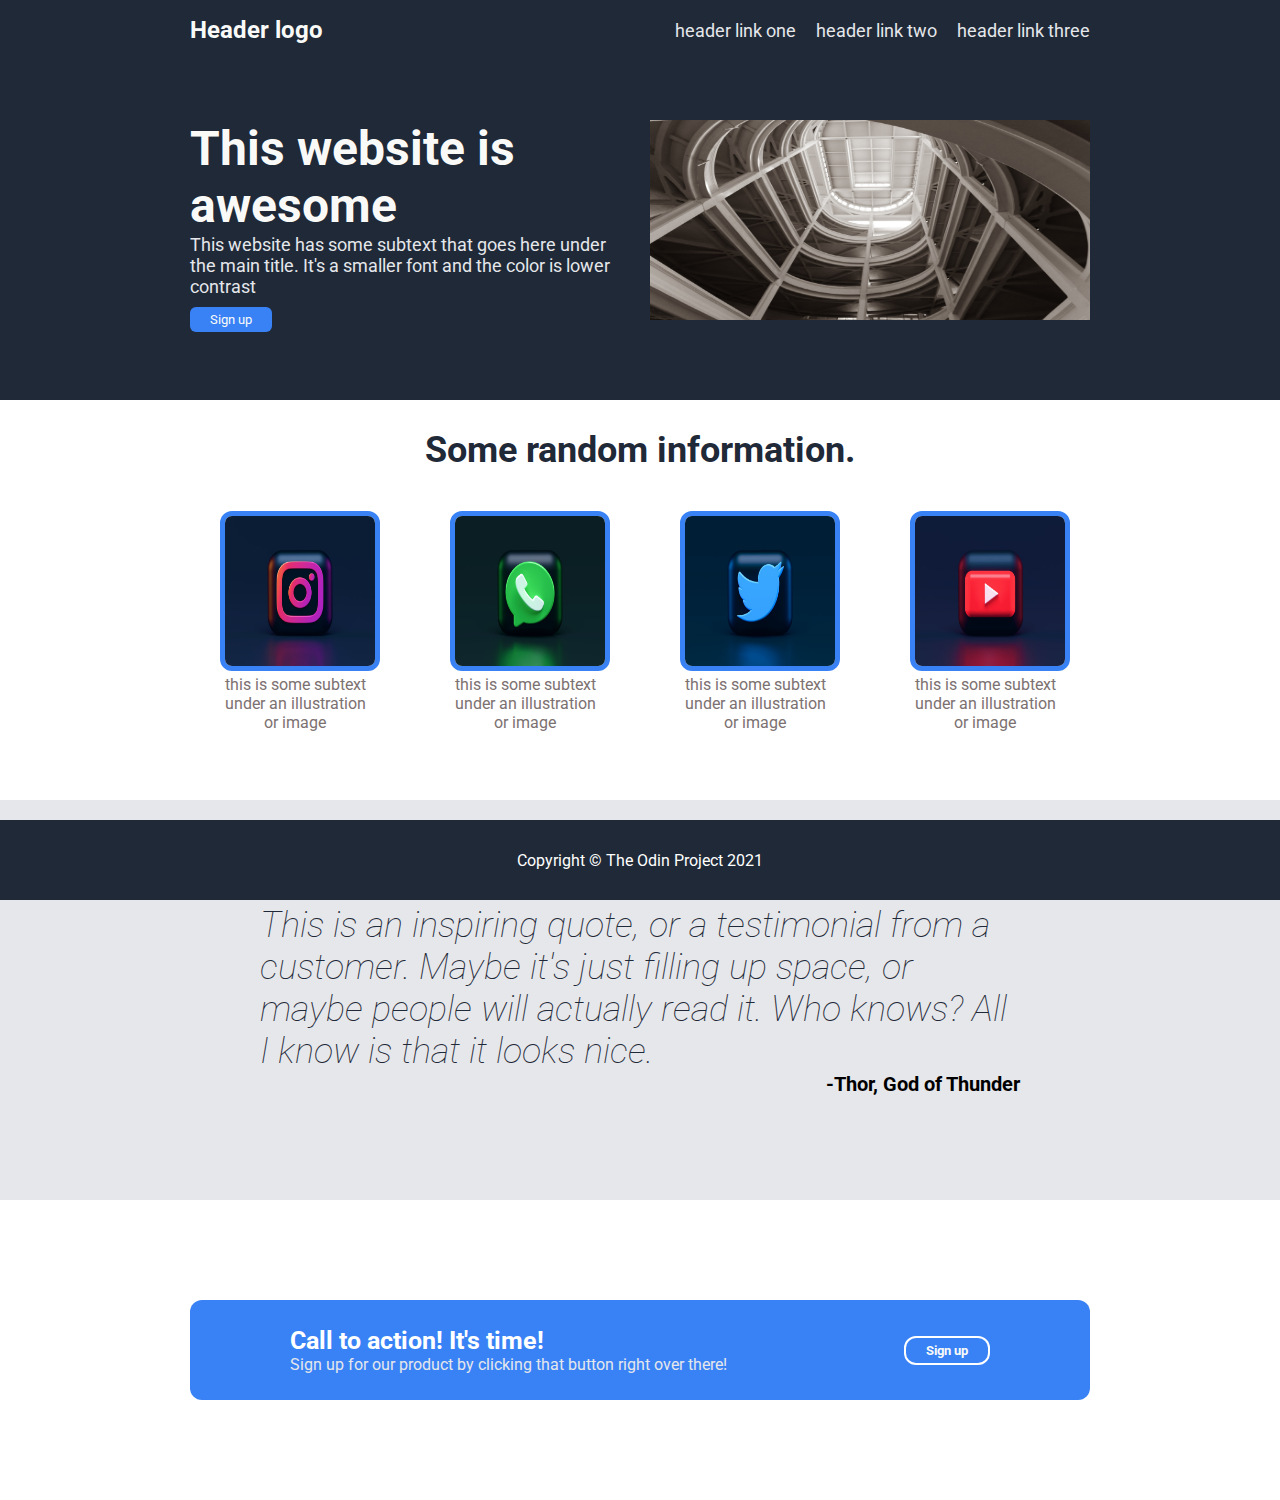
==== index.html @ 518990c7 "Finish the footer, the whole page" ====
<!DOCTYPE html>
<html lang="en">
<head>
    <meta charset="UTF-8">
    <meta http-equiv="X-UA-Compatible" content="IE=edge">
    <meta name="viewport" content="width=device-width, initial-scale=1.0">
    <title>My page</title>
    <link rel="stylesheet" href="style.css">
</head>

<body>
    <div class="header">
        <div class="top">
            <h1 class="logo">Header logo</h1>
            <ul class="links">
                <li><a href="#">header link one</a></li>
                <li><a href="#">header link two</a></li>
                <li><a href="#">header link three</a></li>
            </ul>
        </div>

        <div class="bottom">
            <div class="text-hero">
                <div class="main">This website is awesome</div>
                <div class="secondary">This website has some subtext that goes here under the main title. It's a smaller font and the color is lower contrast</div>
                <button class="button">Sign up</button>
            </div>
            <img src="./images/rui-alves-bAiFiNhIm6o-unsplash.jpg" alt="university's hall">
        </div>
    </div>
    
    <div class="info">
        <div class="title">Some random information.</div>
        <div class="illustrations">
            <div class="icon">
                <img src="./images/alexander-shatov-71Qk8ODIBko-unsplash.jpg" alt="">
                <p>this is some subtext under an illustration or image</p>
            </div>
            <div class="icon">
                <img src="./images/alexander-shatov-_qsuER9xYOY-unsplash.jpg" alt="">
                <p>this is some subtext under an illustration or image</p>

            </div>
            <div class="icon">
                <img src="./images/alexander-shatov-k1xf2D7jWUs-unsplash.jpg" alt="">
                <p>this is some subtext under an illustration or image</p>

            </div>
            <div class="icon">
                <img src="./images/alexander-shatov-niUkImZcSP8-unsplash.jpg" alt="">
                <p>this is some subtext under an illustration or image</p>

            </div>
        </div>
    </div>

    <div class="quote">
        <div class="the-quote">
        This is an inspiring quote, or a testimonial from a customer. Maybe it's just filling up space, or maybe people will actually read it. Who knows? All I know is that it looks nice.</div>
        <div class="thor">-Thor, God of Thunder</div>
    </div>

    <div class="action">
        <div class="container">
            <div class="text">
                <div class="bold">Call to action! It's time!</div>
                <div class="second">Sign up for our product by clicking that button right over there!</div>
            </div>
            <button class="button">Sign up</button>
        </div>
    </div>

    <div class="footer">
        <div>Copyright &copy; The Odin Project 2021</div>
    </div>

</body>
</html>
---- style.css ----
@import url('https://fonts.googleapis.com/css2?family=Roboto&display=swap');

* {
    font-family: 'Roboto', sans-serif;
}

body {
    min-height: 100vh;
    margin: 0px;
    display: flex;
    flex-direction: column;
}  

.header {
    background-color: #1F2937;
    height: 400px;
    padding: 0 150px;
}

img {
    max-height: 200px;
    width: auto;
    flex: 1;
}

.header .top {
    display: flex;
    justify-content: space-between;
    align-items: center;
    margin: 0px 40px;
}

.logo {
    color: #F9FAF8;
    font-size: 24px;
}

.links {
    display: flex;
    gap: 20px;
}

ul {
    list-style-type: none;
    margin: 0px;
    padding: 0px;
}

a {
    color: #E5E7EB;
    font-size: 18px;
    text-decoration: none;
}

a:hover {
    color: red;
}

.text-hero .main {
    font-size: 48px;
    font-weight:bold;
    color: #F9FAF8;
}

.text-hero .secondary {
    font-size: 18px;
    color: #E5E7EB;
}

.header .bottom {
    display:flex;
    gap: 20px;
    margin: 60px 40px;
}

.button {
    background-color: #3882F6;
    color: #F9FAF8;
    border-radius: 6px;
    border: none;
    padding: 5px 20px;
    margin-top: 10px;
}

.text-hero {
    flex: 1;
}

/* starting the second part */

.info {
    flex-direction: column;
    display: flex;
    height: 400px;
    align-items: center;
    justify-content: center;
}

.illustrations {
    display: flex;
}

.info .title {
    font-size: 36px;
    font-weight: bold;
    color: #1F2937;
    margin-top: 30px;
}

.icon img {
    height: 150px;
    width: 150px;
    border-radius: 12px;
    border:#3882F6 solid 5px;
}

.icon p {
    text-align: center;
    margin: 0px;
    color:#7c7171;
}

.icon {
    margin: 40px;
    width:150px;
    min-height:250px;
}

/* starting the third part */

.quote {
    height: 400px;
    background-color: #E5E7EB;
    display: flex;
    flex-direction: column;
    justify-content: center;
    padding: 0px 260px;
}

.quote .the-quote {
    font-size: 36px;
    font-style: italic;
    font-weight: lighter;
    color: #1F2937;
}

.quote .thor {
    font-weight: bold;
    font-size: 20px;
    align-self: flex-end;
}

/* start the forth part */

.action {
    height: 300px;
    display: flex;
    align-items: center;
    justify-content: center;
}

.action .container {
    display: flex;
    height: 80px;
    width: 700px;
    padding: 10px 100px;
    background-color: #3882F6;
    color: white;
    border-radius: 12px;
    justify-content: space-between;
    align-items: center;
}

.container .button {
    border-radius: 12px;
    border: white solid 2px;
    margin: 0px;
    font-weight: bold;
}

.text .bold {
    font-weight: bold;
    font-size: 25px;
}

.text .second {
    color: #E5E7EB
}

/* the footer, final part */

.footer {
    background-color: #1F2937;
    height: 80px;
    color: white;
    display: flex;
    align-items: center;
    justify-content: center;
    position: fixed;
    bottom: 0;
    left: 0;
    right: 0;
}

/* give credit to the authors of photos */
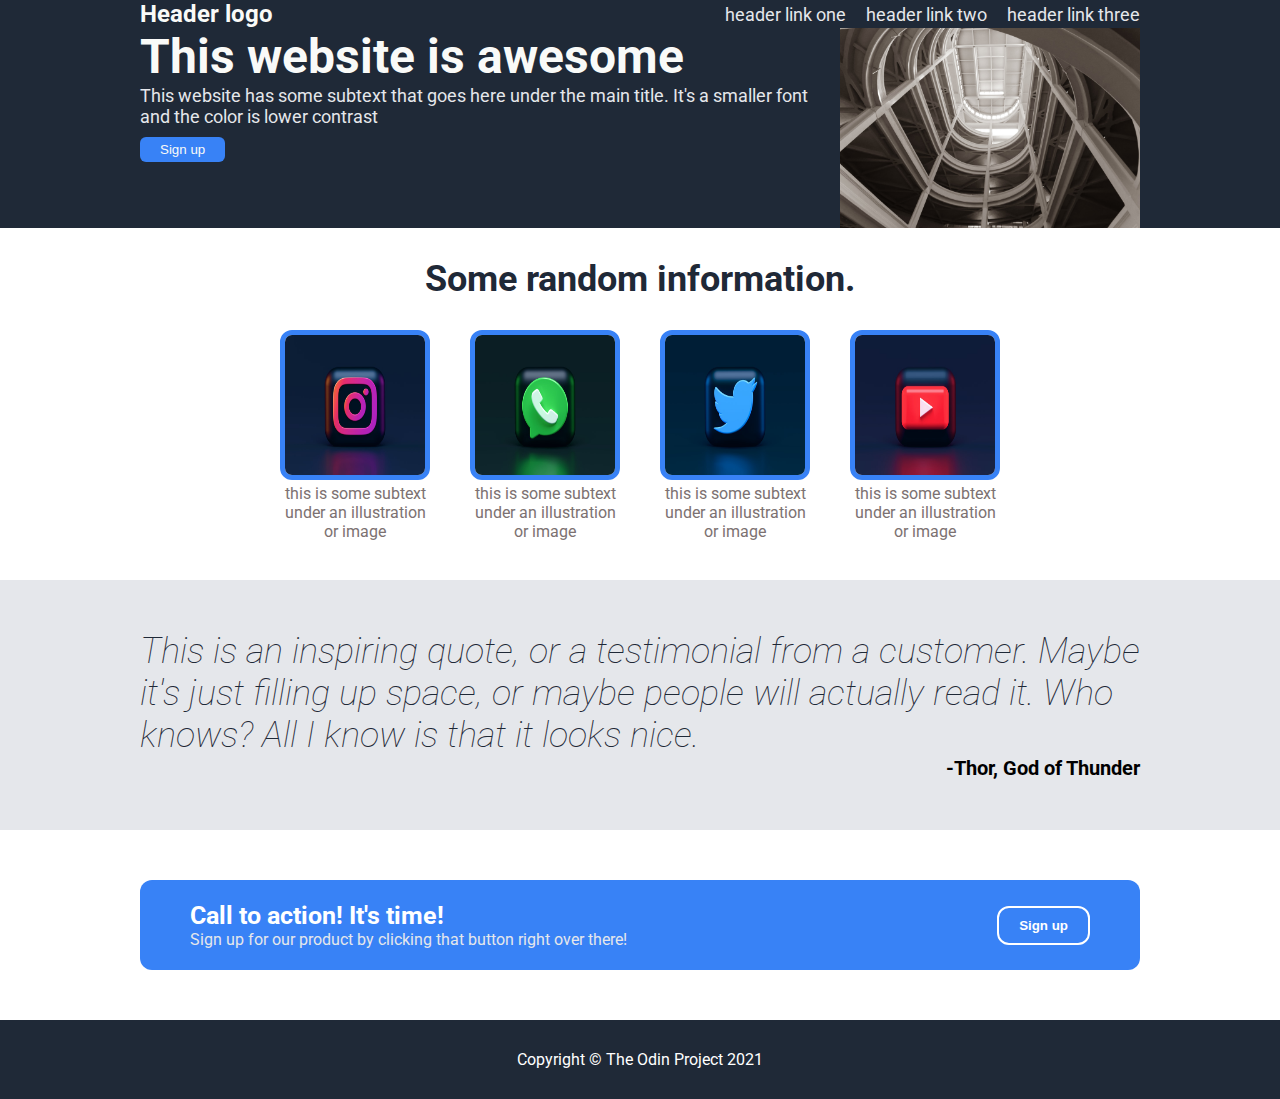
==== commit c24cd3b6: "Change html structure, approach css layout anew" ====
--- a/index.html
+++ b/index.html
@@ -9,8 +9,8 @@
 </head>
 
 <body>
-    <div class="header">
-        <div class="top">
+    <nav class="navbar">
+        <div class="container">
             <h1 class="logo">Header logo</h1>
             <ul class="links">
                 <li><a href="#">header link one</a></li>
@@ -18,61 +18,72 @@
                 <li><a href="#">header link three</a></li>
             </ul>
         </div>
+    </nav>
 
-        <div class="bottom">
-            <div class="text-hero">
+    <header class="header">
+        <div class="container">
+            <div class="text">
                 <div class="main">This website is awesome</div>
                 <div class="secondary">This website has some subtext that goes here under the main title. It's a smaller font and the color is lower contrast</div>
                 <button class="button">Sign up</button>
-            </div>
-            <img src="./images/rui-alves-bAiFiNhIm6o-unsplash.jpg" alt="university's hall">
-        </div>
-    </div>
-    
-    <div class="info">
-        <div class="title">Some random information.</div>
-        <div class="illustrations">
-            <div class="icon">
-                <img src="./images/alexander-shatov-71Qk8ODIBko-unsplash.jpg" alt="">
-                <p>this is some subtext under an illustration or image</p>
-            </div>
-            <div class="icon">
-                <img src="./images/alexander-shatov-_qsuER9xYOY-unsplash.jpg" alt="">
-                <p>this is some subtext under an illustration or image</p>
-
-            </div>
-            <div class="icon">
-                <img src="./images/alexander-shatov-k1xf2D7jWUs-unsplash.jpg" alt="">
-                <p>this is some subtext under an illustration or image</p>
-
-            </div>
-            <div class="icon">
-                <img src="./images/alexander-shatov-niUkImZcSP8-unsplash.jpg" alt="">
-                <p>this is some subtext under an illustration or image</p>
-
+                </div>
+                <img src="./images/rui-alves-bAiFiNhIm6o-unsplash.jpg" alt="university's hall">
             </div>
         </div>
-    </div>
+    </header>
 
-    <div class="quote">
-        <div class="the-quote">
-        This is an inspiring quote, or a testimonial from a customer. Maybe it's just filling up space, or maybe people will actually read it. Who knows? All I know is that it looks nice.</div>
-        <div class="thor">-Thor, God of Thunder</div>
-    </div>
+    <section class="boxes">
+        <div class="container">
+            <div class="title">Some random information.</div>
+            <div class="illustrations">
+                <div class="icon">
+                    <img src="./images/alexander-shatov-71Qk8ODIBko-unsplash.jpg" alt="">
+                    <p>this is some subtext under an illustration or image</p>
+                </div>
+                <div class="icon">
+                    <img src="./images/alexander-shatov-_qsuER9xYOY-unsplash.jpg" alt="">
+                    <p>this is some subtext under an illustration or image</p>
+    
+                </div>
+                <div class="icon">
+                    <img src="./images/alexander-shatov-k1xf2D7jWUs-unsplash.jpg" alt="">
+                    <p>this is some subtext under an illustration or image</p>
+    
+                </div>
+                <div class="icon">
+                    <img src="./images/alexander-shatov-niUkImZcSP8-unsplash.jpg" alt="">
+                    <p>this is some subtext under an illustration or image</p>
+    
+                </div>
+            </div>
+        </div>
+    </section>
 
-    <div class="action">
+    
+    <section class="quote">
+        <div class="container">
+            <div class="text">
+                This is an inspiring quote, or a testimonial from a customer. Maybe it's just filling up space, or maybe people will actually read it. Who knows? All I know is that it looks nice.</div>
+            <div class="signature">-Thor, God of Thunder</div>
+        </div>
+    </section>
+
+    
+    <section class="blue-window">
         <div class="container">
             <div class="text">
                 <div class="bold">Call to action! It's time!</div>
-                <div class="second">Sign up for our product by clicking that button right over there!</div>
+                <div class="default">Sign up for our product by clicking that button right over there!</div>
             </div>
             <button class="button">Sign up</button>
         </div>
-    </div>
+    </section>
 
-    <div class="footer">
-        <div>Copyright &copy; The Odin Project 2021</div>
-    </div>
+    <footer class="footer">
+        <div class=container>
+            <div>Copyright &copy; The Odin Project 2021</div>
+        </div>
+    </footer>
 
 </body>
 </html>--- a/style.css
+++ b/style.css
@@ -1,33 +1,33 @@
 @import url('https://fonts.googleapis.com/css2?family=Roboto&display=swap');
 
 * {
+    box-sizing: border-box;
+    margin: 0;
+    padding: 0;
+}
+
+body {
     font-family: 'Roboto', sans-serif;
-}
-
-body {
-    min-height: 100vh;
-    margin: 0px;
-    display: flex;
+    /* display: flex;
     flex-direction: column;
+    min-height: 100vh; */
 }  
 
-.header {
+.navbar,
+.header,
+.footer {
     background-color: #1F2937;
-    height: 400px;
-    padding: 0 150px;
-}
-
-img {
-    max-height: 200px;
-    width: auto;
-    flex: 1;
-}
-
-.header .top {
+}
+
+.container {
+    max-width: 1000px;
+    margin: 0 auto;
+}
+
+.navbar .container {
     display: flex;
     justify-content: space-between;
     align-items: center;
-    margin: 0px 40px;
 }
 
 .logo {
@@ -56,24 +56,24 @@
     color: red;
 }
 
-.text-hero .main {
+/* editing header element*/
+
+.header .container {
+    display: flex;
+}
+
+.header .main {
     font-size: 48px;
     font-weight:bold;
     color: #F9FAF8;
 }
 
-.text-hero .secondary {
+.header .secondary {
     font-size: 18px;
     color: #E5E7EB;
 }
 
-.header .bottom {
-    display:flex;
-    gap: 20px;
-    margin: 60px 40px;
-}
-
-.button {
+.header .button {
     background-color: #3882F6;
     color: #F9FAF8;
     border-radius: 6px;
@@ -82,29 +82,30 @@
     margin-top: 10px;
 }
 
-.text-hero {
-    flex: 1;
-}
-
-/* starting the second part */
-
-.info {
+.header img {
+    max-height: 200px;
+}
+
+/* edition section element */
+
+.boxes {
     flex-direction: column;
     display: flex;
-    height: 400px;
     align-items: center;
     justify-content: center;
 }
 
 .illustrations {
     display: flex;
-}
-
-.info .title {
+    gap: 40px;
+}
+
+.title {
     font-size: 36px;
     font-weight: bold;
     color: #1F2937;
-    margin-top: 30px;
+    margin: 30px 0px;
+    text-align: center;
 }
 
 .icon img {
@@ -121,85 +122,103 @@
 }
 
 .icon {
-    margin: 40px;
     width:150px;
     min-height:250px;
 }
 
-/* starting the third part */
+/* edition quote section */
 
 .quote {
-    height: 400px;
     background-color: #E5E7EB;
     display: flex;
     flex-direction: column;
     justify-content: center;
-    padding: 0px 260px;
-}
-
-.quote .the-quote {
+    padding: 50px 0px;
+}
+
+.quote .text {
     font-size: 36px;
     font-style: italic;
     font-weight: lighter;
     color: #1F2937;
 }
 
-.quote .thor {
+.quote .signature {
     font-weight: bold;
     font-size: 20px;
-    align-self: flex-end;
-}
-
-/* start the forth part */
-
-.action {
-    height: 300px;
-    display: flex;
-    align-items: center;
-    justify-content: center;
-}
-
-.action .container {
-    display: flex;
-    height: 80px;
-    width: 700px;
-    padding: 10px 100px;
+    text-align: end;
+}
+
+/* editing blue-window section */
+
+.blue-window {
+    display: flex;
+    align-items: center;
+    justify-content: center;
+    padding: 50px 0px;
+}
+
+.blue-window .container {
+    display: flex;
+    height: 90px;
+    width: 1000px;
     background-color: #3882F6;
     color: white;
     border-radius: 12px;
     justify-content: space-between;
     align-items: center;
-}
-
-.container .button {
+    padding: 0px 50px;
+}
+
+.blue-window .button {
     border-radius: 12px;
     border: white solid 2px;
     margin: 0px;
     font-weight: bold;
-}
-
-.text .bold {
+    padding: 10px 20px;
+    background: inherit;
+    color: white;
+}
+
+.blue-window .text .bold {
     font-weight: bold;
     font-size: 25px;
 }
 
-.text .second {
+.blue-window .text .default {
     color: #E5E7EB
 }
 
-/* the footer, final part */
+/* editing footer element */
 
 .footer {
-    background-color: #1F2937;
-    height: 80px;
+    padding: 30px 0px;
     color: white;
     display: flex;
     align-items: center;
     justify-content: center;
-    position: fixed;
+    /* position: fixed;
     bottom: 0;
     left: 0;
-    right: 0;
-}
-
-/* give credit to the authors of photos */+    right: 0; */
+}
+
+/* 1. give credit to the authors of photos
+4. edit code - optimize it
+5. make the webpage more personal, with some interesting info
+6. Float right for text while resizing the icons*/
+
+/* @media(max-width: 600px) {
+    .header .bottom {
+        display: block;
+        text-align: center;
+        padding: 20px 10px;
+    }
+
+    .info .illustrations {
+        display: flex;
+        flex-direction: column;
+    
+    }
+
+} */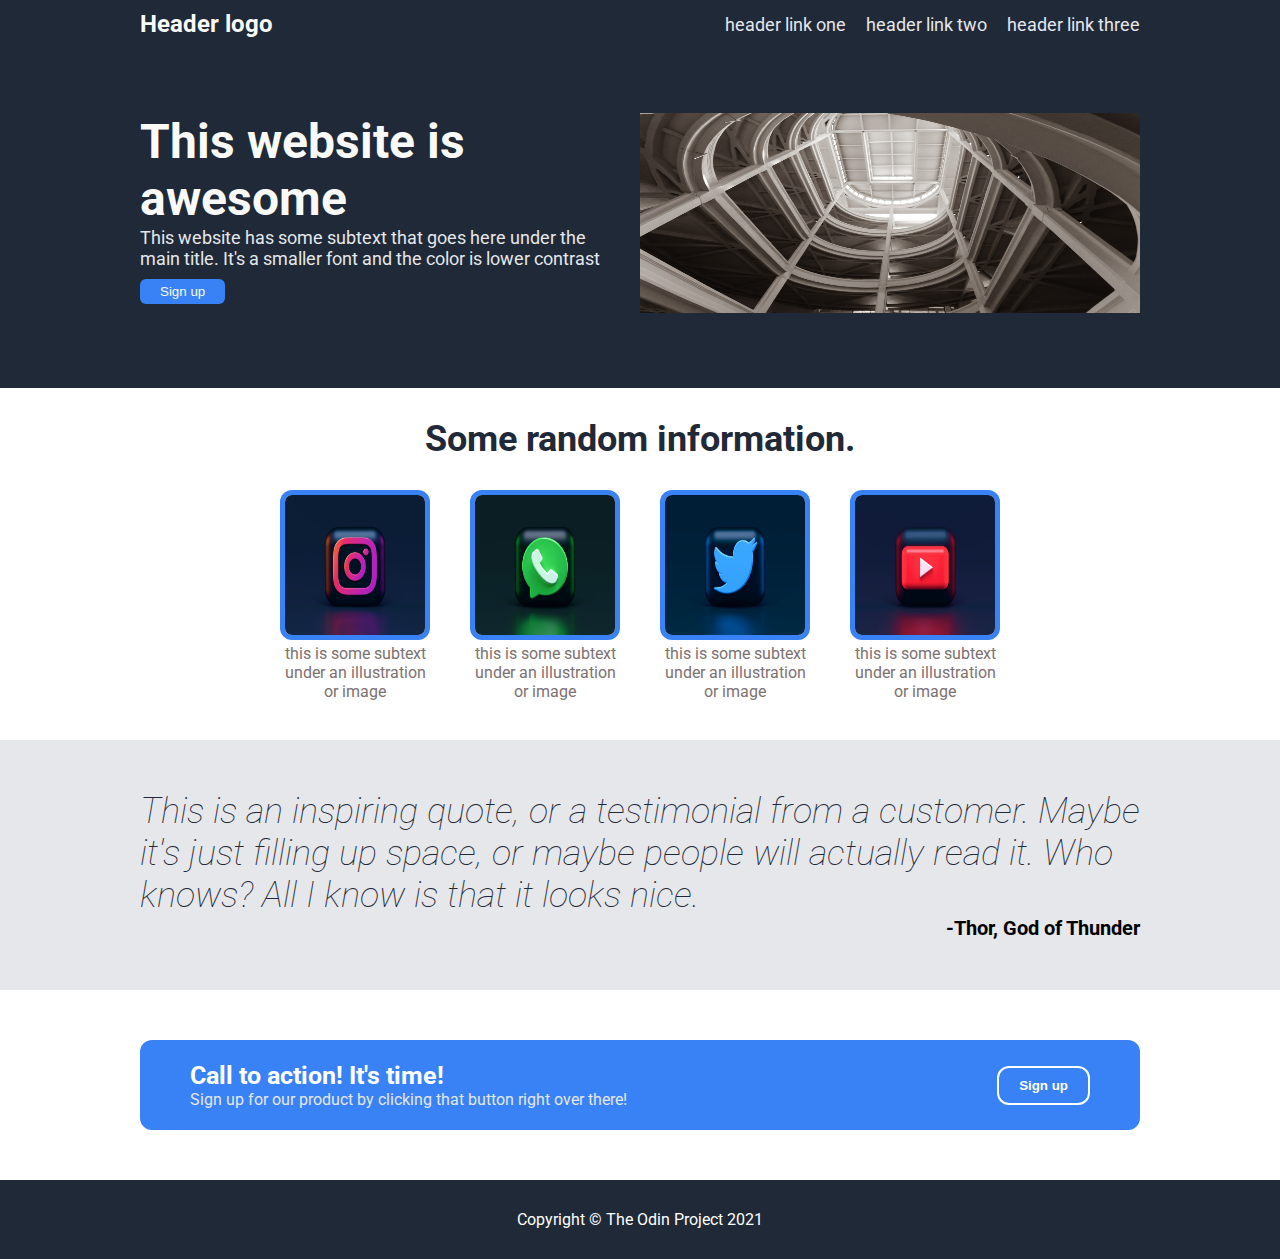
==== commit 13aa78d7: "Make the page more responsive, optimize code a bit" ====
--- a/index.html
+++ b/index.html
@@ -26,9 +26,8 @@
                 <div class="main">This website is awesome</div>
                 <div class="secondary">This website has some subtext that goes here under the main title. It's a smaller font and the color is lower contrast</div>
                 <button class="button">Sign up</button>
-                </div>
-                <img src="./images/rui-alves-bAiFiNhIm6o-unsplash.jpg" alt="university's hall">
             </div>
+                <img src="./images/testing/rui-alves-bAiFiNhIm6o-unsplash.jpg" alt="university's hall">
         </div>
     </header>
 
@@ -37,21 +36,21 @@
             <div class="title">Some random information.</div>
             <div class="illustrations">
                 <div class="icon">
-                    <img src="./images/alexander-shatov-71Qk8ODIBko-unsplash.jpg" alt="">
+                    <img src="./images/testing/alexander-shatov-71Qk8ODIBko-unsplash.jpg" alt="">
                     <p>this is some subtext under an illustration or image</p>
                 </div>
                 <div class="icon">
-                    <img src="./images/alexander-shatov-_qsuER9xYOY-unsplash.jpg" alt="">
+                    <img src="./images/testing/alexander-shatov-_qsuER9xYOY-unsplash.jpg" alt="">
                     <p>this is some subtext under an illustration or image</p>
     
                 </div>
                 <div class="icon">
-                    <img src="./images/alexander-shatov-k1xf2D7jWUs-unsplash.jpg" alt="">
+                    <img src="./images/testing/alexander-shatov-k1xf2D7jWUs-unsplash.jpg" alt="">
                     <p>this is some subtext under an illustration or image</p>
     
                 </div>
                 <div class="icon">
-                    <img src="./images/alexander-shatov-niUkImZcSP8-unsplash.jpg" alt="">
+                    <img src="./images/testing/alexander-shatov-niUkImZcSP8-unsplash.jpg" alt="">
                     <p>this is some subtext under an illustration or image</p>
     
                 </div>
--- a/style.css
+++ b/style.css
@@ -8,9 +8,7 @@
 
 body {
     font-family: 'Roboto', sans-serif;
-    /* display: flex;
-    flex-direction: column;
-    min-height: 100vh; */
+    min-height: 100vh;
 }  
 
 .navbar,
@@ -28,6 +26,7 @@
     display: flex;
     justify-content: space-between;
     align-items: center;
+    padding-top: 10px;
 }
 
 .logo {
@@ -60,6 +59,7 @@
 
 .header .container {
     display: flex;
+    padding: 75px 0px;
 }
 
 .header .main {
@@ -82,8 +82,14 @@
     margin-top: 10px;
 }
 
+.header .text {
+    width: 50%;
+    padding-right: 30px;
+}
+
 .header img {
     max-height: 200px;
+    flex: 1;
 }
 
 /* edition section element */
@@ -197,28 +203,64 @@
     display: flex;
     align-items: center;
     justify-content: center;
-    /* position: fixed;
-    bottom: 0;
-    left: 0;
-    right: 0; */
 }
 
 /* 1. give credit to the authors of photos
 4. edit code - optimize it
 5. make the webpage more personal, with some interesting info
-6. Float right for text while resizing the icons*/
-
-/* @media(max-width: 600px) {
-    .header .bottom {
-        display: block;
-        text-align: center;
-        padding: 20px 10px;
-    }
-
-    .info .illustrations {
+*/
+
+@media(max-width: 768px) {
+    .boxes .illustrations,
+    .header .container {
         display: flex;
         flex-direction: column;
+        align-items: center;
+    }
+
+    .boxes .illustrations {
+        gap: 0px;
+    }
+
+    .header .container {
+        gap: 50px;
+    }
+
+    .header .text {
+        min-width: 300px;
+        text-align: center;
+    }
+
+    .navbar .logo {
+        align-self: flex-start;
+    }
     
-    }
-
-} */+    .navbar .links {
+        display: block;
+    }
+
+    .links li {
+        padding: 0px 10px;
+    }
+
+    .quote .container {
+        padding: 0px 50px;
+    }
+
+    .quote .signature {
+        margin-top: 15px;
+    }
+
+    .blue-window .container {
+        margin: 0px 20px;
+    }
+
+    .boxes .icon {
+        margin-bottom: -10px;
+    }
+
+    .boxes p {
+        margin-top: 5px;
+    }
+
+}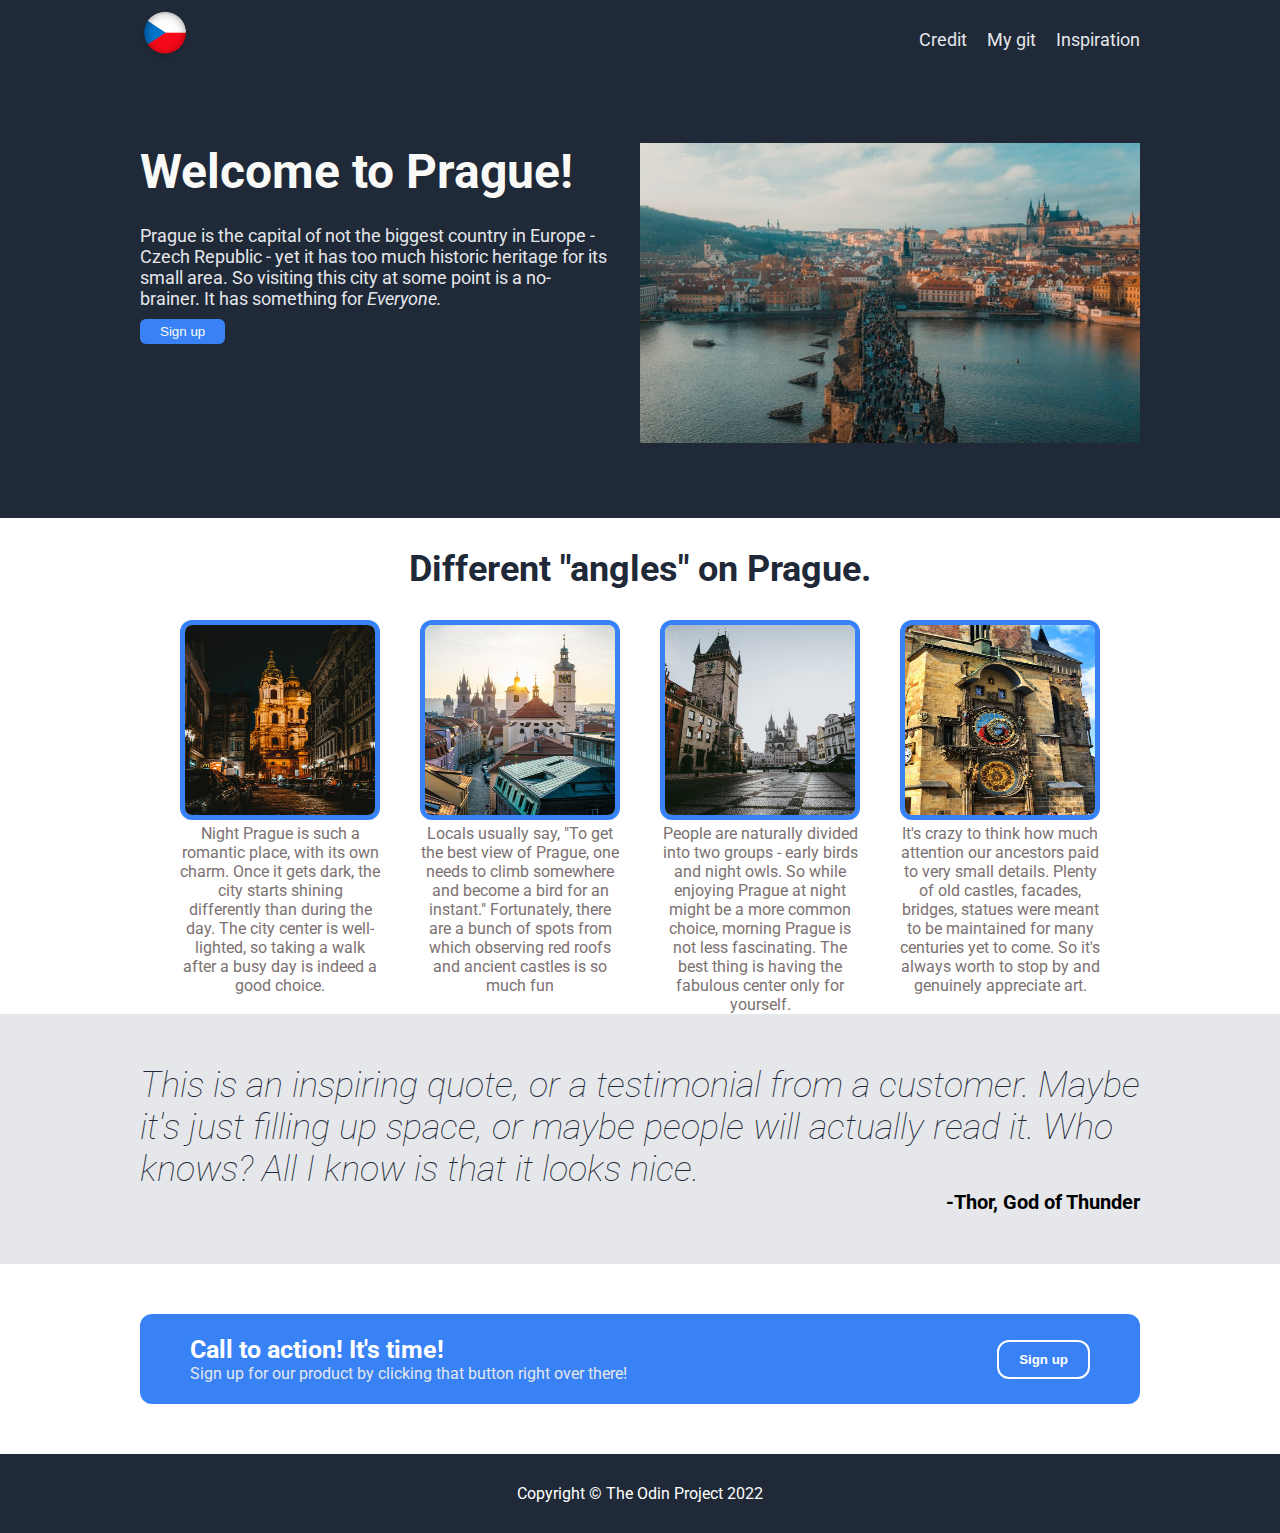
==== commit cfe45492: "Start adding more personal elements to the page" ====
--- a/index.html
+++ b/index.html
@@ -11,11 +11,11 @@
 <body>
     <nav class="navbar">
         <div class="container">
-            <h1 class="logo">Header logo</h1>
+            <h1 class="logo"><img src="./images/prague/SeekPng.com_flag-circle-png_3826720.png"></h1>
             <ul class="links">
-                <li><a href="#">header link one</a></li>
-                <li><a href="#">header link two</a></li>
-                <li><a href="#">header link three</a></li>
+                <li><a href="#">Credit</a></li>
+                <li><a href="#">My git</a></li>
+                <li><a href="#">Inspiration</a></li>
             </ul>
         </div>
     </nav>
@@ -23,35 +23,35 @@
     <header class="header">
         <div class="container">
             <div class="text">
-                <div class="main">This website is awesome</div>
-                <div class="secondary">This website has some subtext that goes here under the main title. It's a smaller font and the color is lower contrast</div>
+                <div class="main">Welcome to Prague!</div>
+                <div class="secondary">Prague is the capital of not the biggest country in Europe - Czech Republic - yet it has too much historic heritage for its small area. So visiting this city at some point is a no-brainer. It has something for <em>Everyone.</em></div>
                 <button class="button">Sign up</button>
             </div>
-                <img src="./images/testing/rui-alves-bAiFiNhIm6o-unsplash.jpg" alt="university's hall">
+                <img src="./images/prague/anthony-delanoix-aDxmYZtYj7g-unsplash.jpg" alt="Prague's overview">
         </div>
     </header>
 
     <section class="boxes">
         <div class="container">
-            <div class="title">Some random information.</div>
+            <div class="title">Different "angles" on Prague.</div>
             <div class="illustrations">
                 <div class="icon">
-                    <img src="./images/testing/alexander-shatov-71Qk8ODIBko-unsplash.jpg" alt="">
-                    <p>this is some subtext under an illustration or image</p>
+                    <img src="./images/prague/felix-mittermeier-DzNJMEGdPHw-unsplash.jpg" alt="">
+                    <p>Night Prague is such a romantic place, with its own charm. Once it gets dark, the city starts shining differently than during the day. The city center is well-lighted, so taking a walk after a busy day is indeed a good choice.</p>
                 </div>
                 <div class="icon">
-                    <img src="./images/testing/alexander-shatov-_qsuER9xYOY-unsplash.jpg" alt="">
-                    <p>this is some subtext under an illustration or image</p>
+                    <img src="./images/prague/fredy-martinez-frd7WNzipdU-unsplash.jpg" alt="">
+                    <p>Locals usually say, "To get the best view of Prague, one needs to climb somewhere and become a bird for an instant." Fortunately, there are a bunch of spots from which observing red roofs and ancient castles is so much fun</p>
     
                 </div>
                 <div class="icon">
-                    <img src="./images/testing/alexander-shatov-k1xf2D7jWUs-unsplash.jpg" alt="">
-                    <p>this is some subtext under an illustration or image</p>
+                    <img src="./images/prague/kevin-andre-nbbghxSeV9Q-unsplash.jpg" alt="">
+                    <p>People are naturally divided into two groups - early birds and night owls. So while enjoying Prague at night might be a more common choice, morning Prague is not less fascinating. The best thing is having the fabulous center only for yourself.</p>
     
                 </div>
                 <div class="icon">
-                    <img src="./images/testing/alexander-shatov-niUkImZcSP8-unsplash.jpg" alt="">
-                    <p>this is some subtext under an illustration or image</p>
+                    <img src="./images/prague/abdullah-yilmaz-8Brd7hbJH0Y-unsplash.jpg" alt="">
+                    <p>It's crazy to think how much attention our ancestors paid to very small details. Plenty of old castles, facades, bridges, statues were meant to be maintained for many centuries yet to come. So it's always worth to stop by and genuinely appreciate art.</p>
     
                 </div>
             </div>
@@ -80,7 +80,7 @@
 
     <footer class="footer">
         <div class=container>
-            <div>Copyright &copy; The Odin Project 2021</div>
+            <div>Copyright &copy; The Odin Project 2022</div>
         </div>
     </footer>
 
--- a/style.css
+++ b/style.css
@@ -29,9 +29,9 @@
     padding-top: 10px;
 }
 
-.logo {
-    color: #F9FAF8;
-    font-size: 24px;
+.logo img {
+    max-width: 50px;
+    max-height: 50px;
 }
 
 .links {
@@ -66,6 +66,7 @@
     font-size: 48px;
     font-weight:bold;
     color: #F9FAF8;
+    padding-bottom: 25px;
 }
 
 .header .secondary {
@@ -88,7 +89,7 @@
 }
 
 .header img {
-    max-height: 200px;
+    max-height: 300px;
     flex: 1;
 }
 
@@ -115,8 +116,8 @@
 }
 
 .icon img {
-    height: 150px;
-    width: 150px;
+    height: 200px;
+    width: 200px;
     border-radius: 12px;
     border:#3882F6 solid 5px;
 }
@@ -128,8 +129,8 @@
 }
 
 .icon {
-    width:150px;
-    min-height:250px;
+    width:200px;
+    min-height:300px;
 }
 
 /* edition quote section */
@@ -206,8 +207,10 @@
 }
 
 /* 1. give credit to the authors of photos
-4. edit code - optimize it
-5. make the webpage more personal, with some interesting info
+2. edit code - optimize it
+3. make the webpage more interesting info
+4. add certain links in the navbar
+5. create some animation for the czech logo
 */
 
 @media(max-width: 768px) {
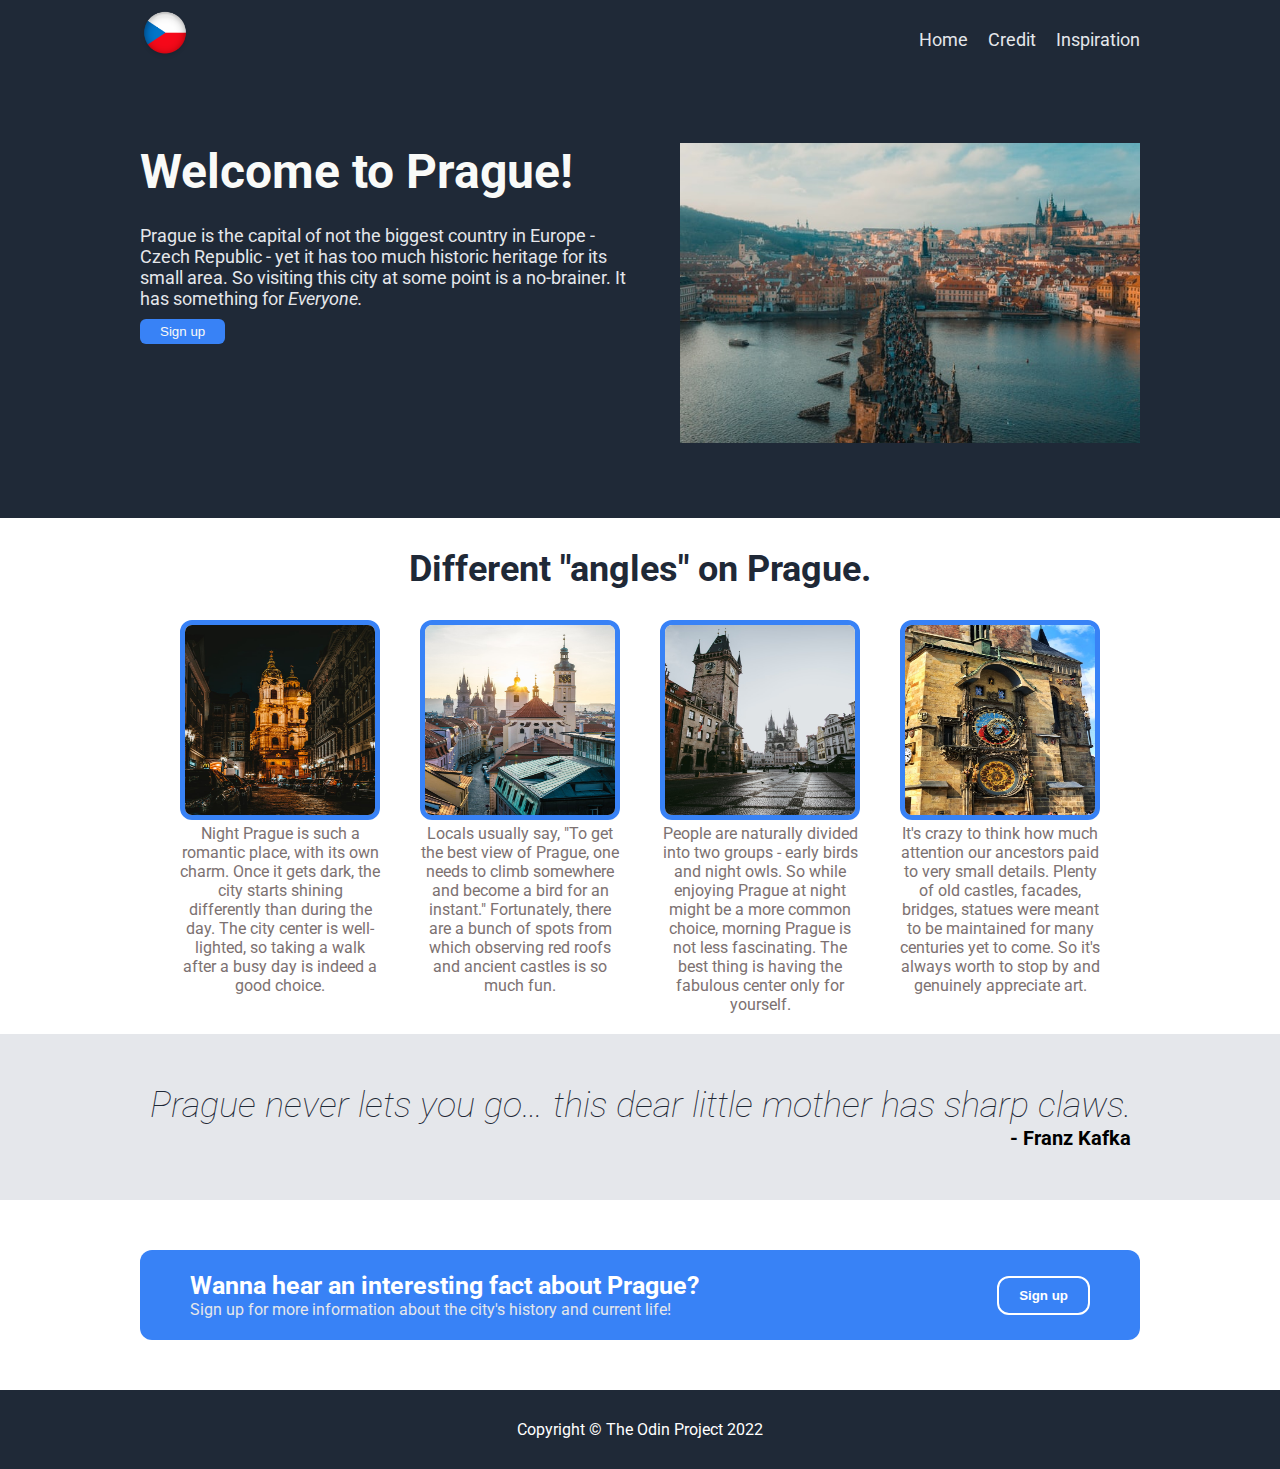
==== commit 626217b5: "Create links in navbar, embed credit" ====
--- a/index.html
+++ b/index.html
@@ -4,18 +4,18 @@
     <meta charset="UTF-8">
     <meta http-equiv="X-UA-Compatible" content="IE=edge">
     <meta name="viewport" content="width=device-width, initial-scale=1.0">
-    <title>My page</title>
+    <title>Webpage about Prague</title>
     <link rel="stylesheet" href="style.css">
 </head>
 
 <body>
     <nav class="navbar">
         <div class="container">
-            <h1 class="logo"><img src="./images/prague/SeekPng.com_flag-circle-png_3826720.png"></h1>
+            <h1 class="logo"><img src="./images/prague/SeekPng.com_flag-circle-png_3826720.png" alt="Czech Republic Flag Button - Czech Republic Flag Circle@seekpng.com"></h1>
             <ul class="links">
-                <li><a href="#">Credit</a></li>
-                <li><a href="#">My git</a></li>
-                <li><a href="#">Inspiration</a></li>
+                <li><a href="./index.html">Home</a></li>
+                <li><a href="./credit/credit.html" target="_blank" rel="noreferrer noopener">Credit</a></li>
+                <li><a href="https://www.theodinproject.com" target="_blank" rel="noreferrer noopener">Inspiration</a></li>
             </ul>
         </div>
     </nav>
@@ -41,7 +41,7 @@
                 </div>
                 <div class="icon">
                     <img src="./images/prague/fredy-martinez-frd7WNzipdU-unsplash.jpg" alt="">
-                    <p>Locals usually say, "To get the best view of Prague, one needs to climb somewhere and become a bird for an instant." Fortunately, there are a bunch of spots from which observing red roofs and ancient castles is so much fun</p>
+                    <p>Locals usually say, "To get the best view of Prague, one needs to climb somewhere and become a bird for an instant." Fortunately, there are a bunch of spots from which observing red roofs and ancient castles is so much fun.</p>
     
                 </div>
                 <div class="icon">
@@ -62,8 +62,9 @@
     <section class="quote">
         <div class="container">
             <div class="text">
-                This is an inspiring quote, or a testimonial from a customer. Maybe it's just filling up space, or maybe people will actually read it. Who knows? All I know is that it looks nice.</div>
-            <div class="signature">-Thor, God of Thunder</div>
+                Prague never lets you go… this dear little mother has sharp claws.
+            </div>
+            <div class="signature">- Franz Kafka</div>
         </div>
     </section>
 
@@ -71,8 +72,8 @@
     <section class="blue-window">
         <div class="container">
             <div class="text">
-                <div class="bold">Call to action! It's time!</div>
-                <div class="default">Sign up for our product by clicking that button right over there!</div>
+                <div class="bold">Wanna hear an interesting fact about Prague?</div>
+                <div class="default">Sign up for more information about the city's history and current life!</div>
             </div>
             <button class="button">Sign up</button>
         </div>
--- a/style.css
+++ b/style.css
@@ -60,6 +60,7 @@
 .header .container {
     display: flex;
     padding: 75px 0px;
+    gap: 40px;
 }
 
 .header .main {
@@ -85,7 +86,6 @@
 
 .header .text {
     width: 50%;
-    padding-right: 30px;
 }
 
 .header img {
@@ -131,6 +131,7 @@
 .icon {
     width:200px;
     min-height:300px;
+    margin-bottom: 20px;
 }
 
 /* edition quote section */
@@ -221,8 +222,8 @@
         align-items: center;
     }
 
-    .boxes .illustrations {
-        gap: 0px;
+    .boxes .container {
+        margin-bottom: 30px;
     }
 
     .header .container {
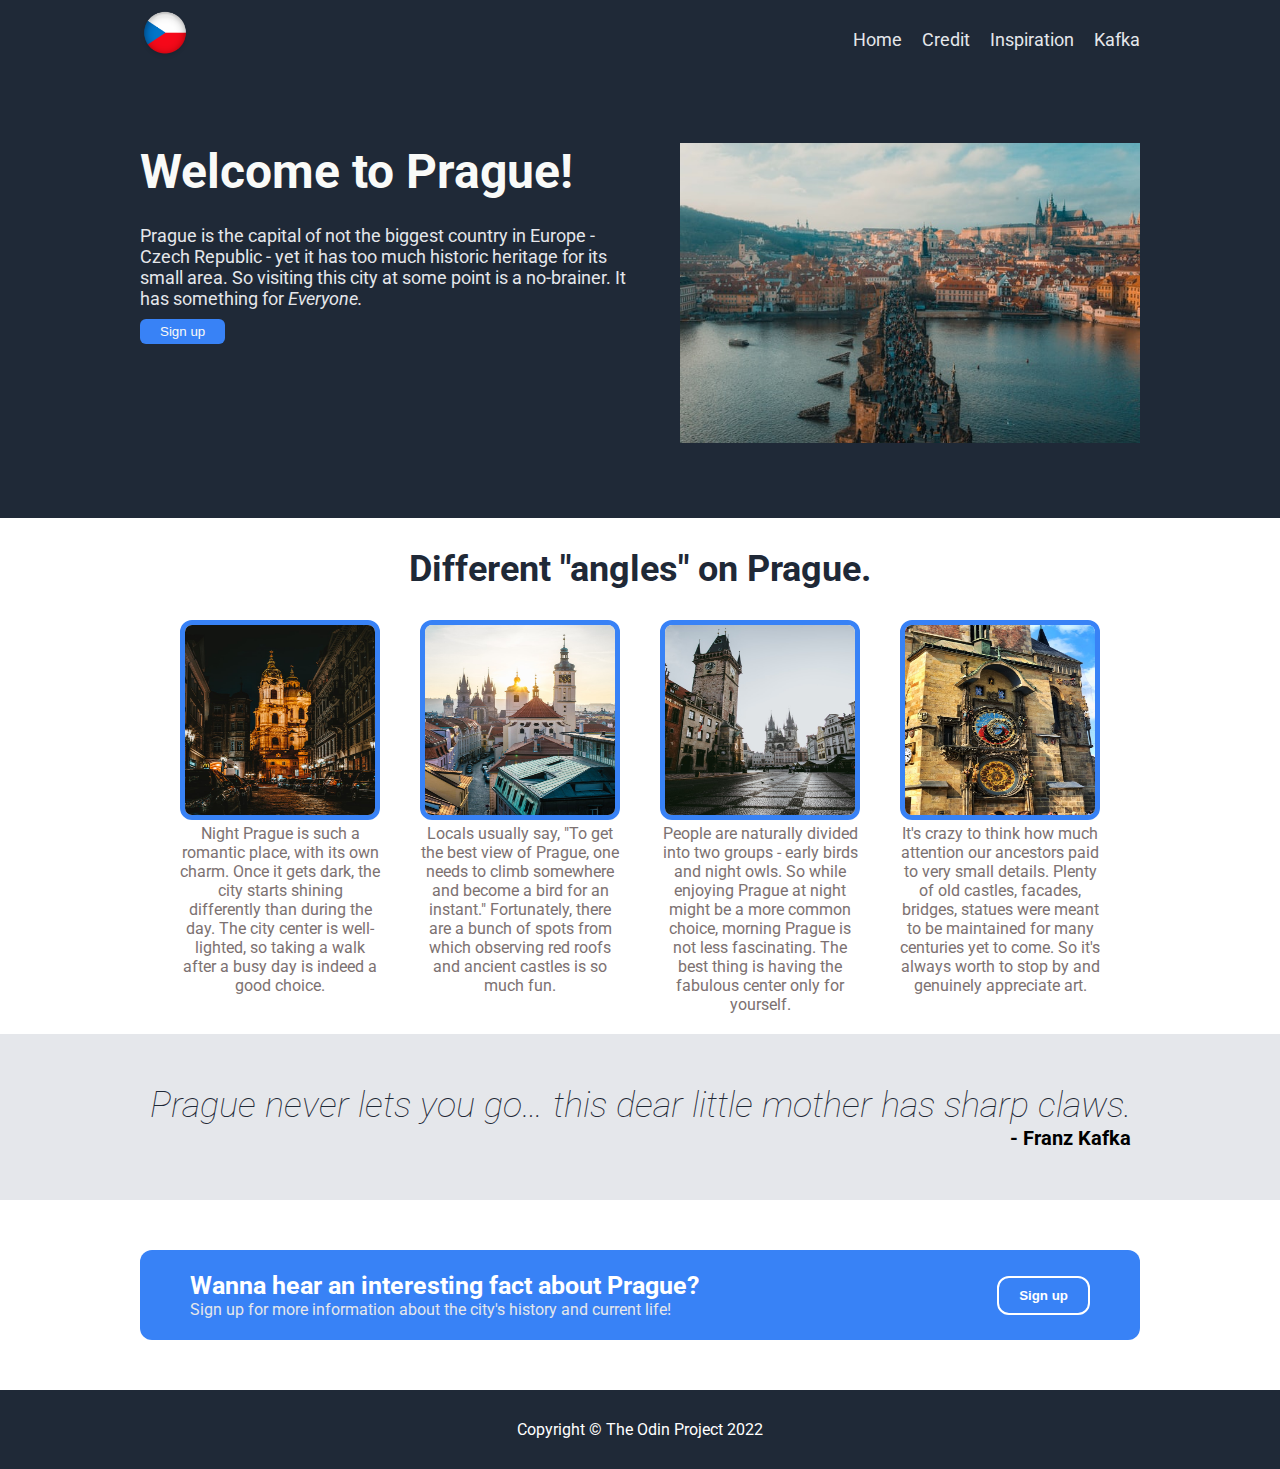
==== commit dc4f2c91: "Create an ID for linking to content on same page" ====
--- a/index.html
+++ b/index.html
@@ -6,6 +6,7 @@
     <meta name="viewport" content="width=device-width, initial-scale=1.0">
     <title>Webpage about Prague</title>
     <link rel="stylesheet" href="style.css">
+    <link rel="icon" type="image/x-icon" href="./images/favicon.ico">
 </head>
 
 <body>
@@ -16,6 +17,7 @@
                 <li><a href="./index.html">Home</a></li>
                 <li><a href="./credit/credit.html" target="_blank" rel="noreferrer noopener">Credit</a></li>
                 <li><a href="https://www.theodinproject.com" target="_blank" rel="noreferrer noopener">Inspiration</a></li>
+                <li><a href="#quote">Kafka</a></li>
             </ul>
         </div>
     </nav>
@@ -27,7 +29,7 @@
                 <div class="secondary">Prague is the capital of not the biggest country in Europe - Czech Republic - yet it has too much historic heritage for its small area. So visiting this city at some point is a no-brainer. It has something for <em>Everyone.</em></div>
                 <button class="button">Sign up</button>
             </div>
-                <img src="./images/prague/anthony-delanoix-aDxmYZtYj7g-unsplash.jpg" alt="Prague's overview">
+                <img src="./images/prague/anthony-delanoix-aDxmYZtYj7g-unsplash.jpg" alt="Charles bridge">
         </div>
     </header>
 
@@ -36,21 +38,21 @@
             <div class="title">Different "angles" on Prague.</div>
             <div class="illustrations">
                 <div class="icon">
-                    <img src="./images/prague/felix-mittermeier-DzNJMEGdPHw-unsplash.jpg" alt="">
+                    <img src="./images/prague/felix-mittermeier-DzNJMEGdPHw-unsplash.jpg" alt="Cathedral in the evening">
                     <p>Night Prague is such a romantic place, with its own charm. Once it gets dark, the city starts shining differently than during the day. The city center is well-lighted, so taking a walk after a busy day is indeed a good choice.</p>
                 </div>
                 <div class="icon">
-                    <img src="./images/prague/fredy-martinez-frd7WNzipdU-unsplash.jpg" alt="">
+                    <img src="./images/prague/fredy-martinez-frd7WNzipdU-unsplash.jpg" alt="Sunset behind towers">
                     <p>Locals usually say, "To get the best view of Prague, one needs to climb somewhere and become a bird for an instant." Fortunately, there are a bunch of spots from which observing red roofs and ancient castles is so much fun.</p>
     
                 </div>
                 <div class="icon">
-                    <img src="./images/prague/kevin-andre-nbbghxSeV9Q-unsplash.jpg" alt="">
+                    <img src="./images/prague/kevin-andre-nbbghxSeV9Q-unsplash.jpg" alt="City center in the morning">
                     <p>People are naturally divided into two groups - early birds and night owls. So while enjoying Prague at night might be a more common choice, morning Prague is not less fascinating. The best thing is having the fabulous center only for yourself.</p>
     
                 </div>
                 <div class="icon">
-                    <img src="./images/prague/abdullah-yilmaz-8Brd7hbJH0Y-unsplash.jpg" alt="">
+                    <img src="./images/prague/abdullah-yilmaz-8Brd7hbJH0Y-unsplash.jpg" alt="Magical clock">
                     <p>It's crazy to think how much attention our ancestors paid to very small details. Plenty of old castles, facades, bridges, statues were meant to be maintained for many centuries yet to come. So it's always worth to stop by and genuinely appreciate art.</p>
     
                 </div>
@@ -61,7 +63,7 @@
     
     <section class="quote">
         <div class="container">
-            <div class="text">
+            <div id="quote" class="text">
                 Prague never lets you go… this dear little mother has sharp claws.
             </div>
             <div class="signature">- Franz Kafka</div>
@@ -86,4 +88,4 @@
     </footer>
 
 </body>
-</html>+</html>
--- a/style.css
+++ b/style.css
@@ -32,6 +32,11 @@
 .logo img {
     max-width: 50px;
     max-height: 50px;
+}
+
+.logo img:hover {
+    transition: 3s;
+    transform: rotate(360deg);
 }
 
 .links {
@@ -104,6 +109,8 @@
 
 .illustrations {
     display: flex;
+    flex-wrap: wrap;
+    justify-content: center;
     gap: 40px;
 }
 
@@ -207,15 +214,7 @@
     justify-content: center;
 }
 
-/* 1. give credit to the authors of photos
-2. edit code - optimize it
-3. make the webpage more interesting info
-4. add certain links in the navbar
-5. create some animation for the czech logo
-*/
-
 @media(max-width: 768px) {
-    .boxes .illustrations,
     .header .container {
         display: flex;
         flex-direction: column;
@@ -257,6 +256,7 @@
 
     .blue-window .container {
         margin: 0px 20px;
+        padding: 8px;
     }
 
     .boxes .icon {
